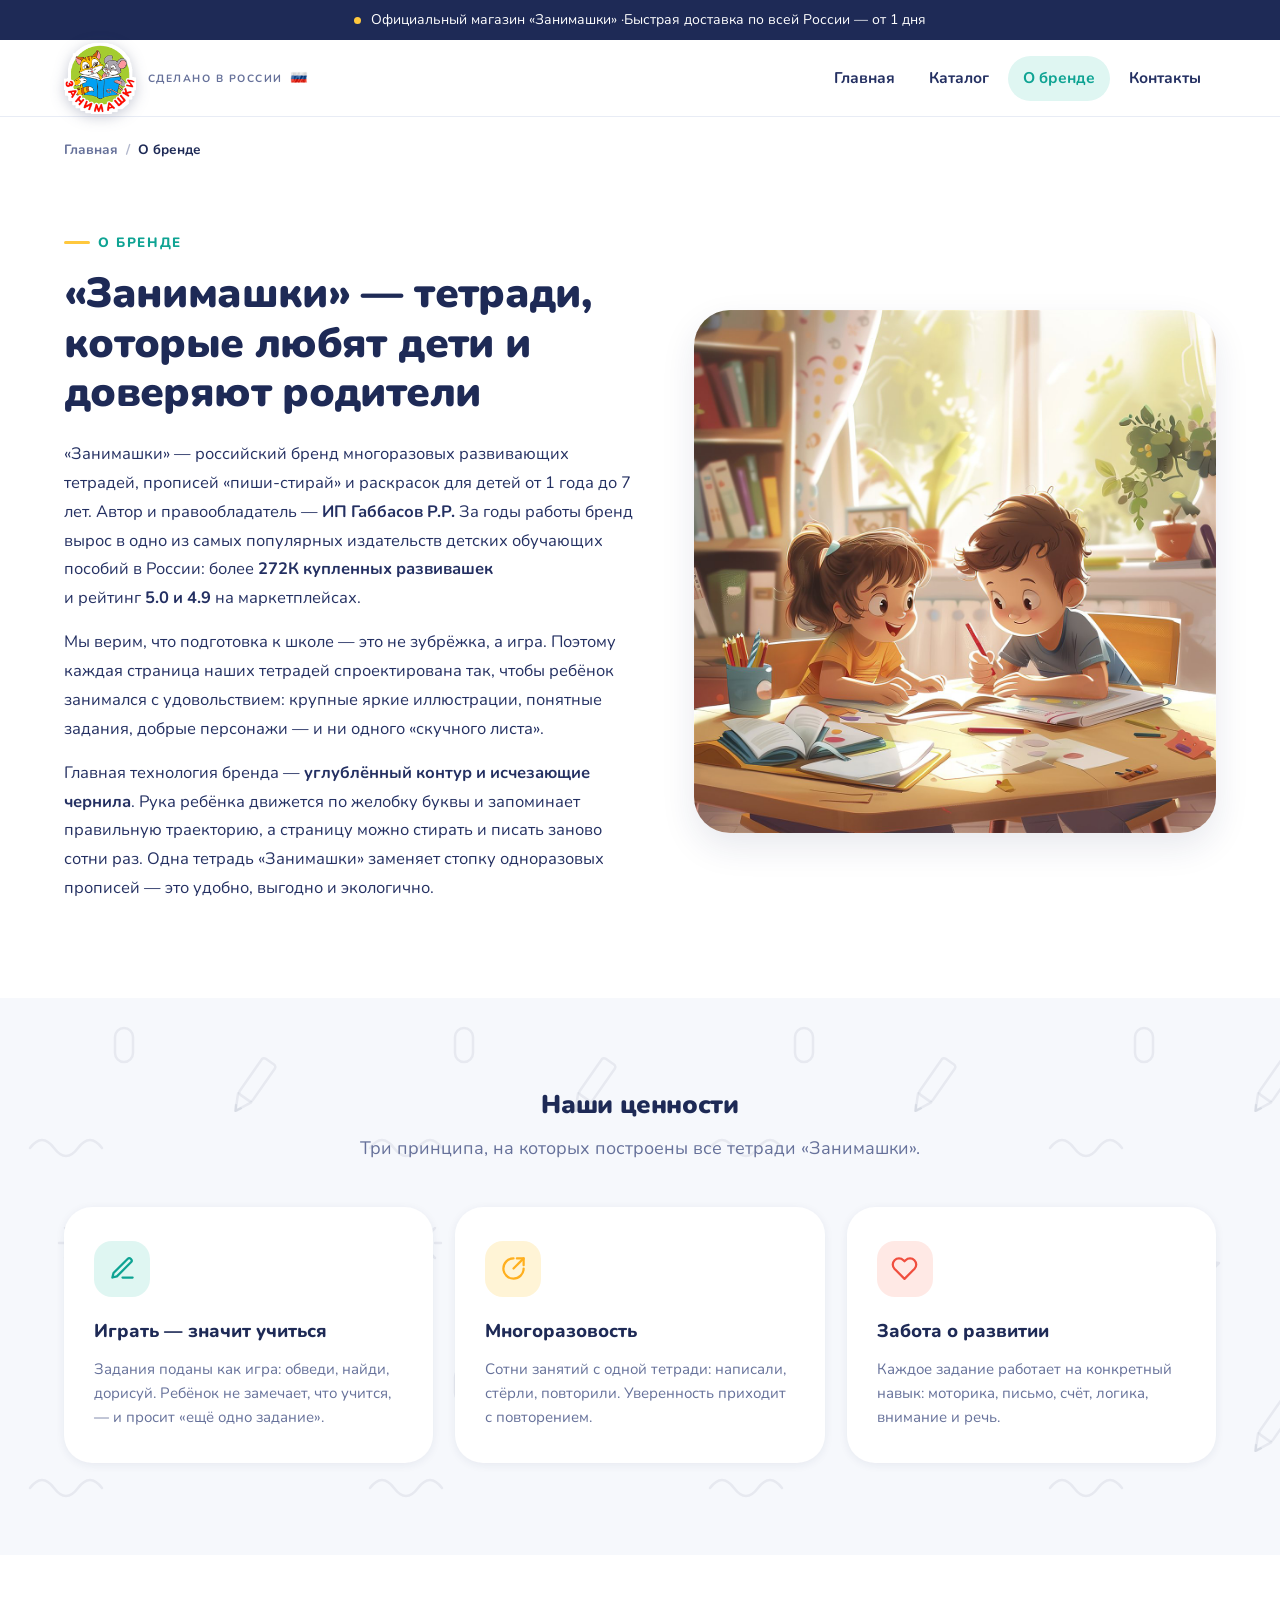
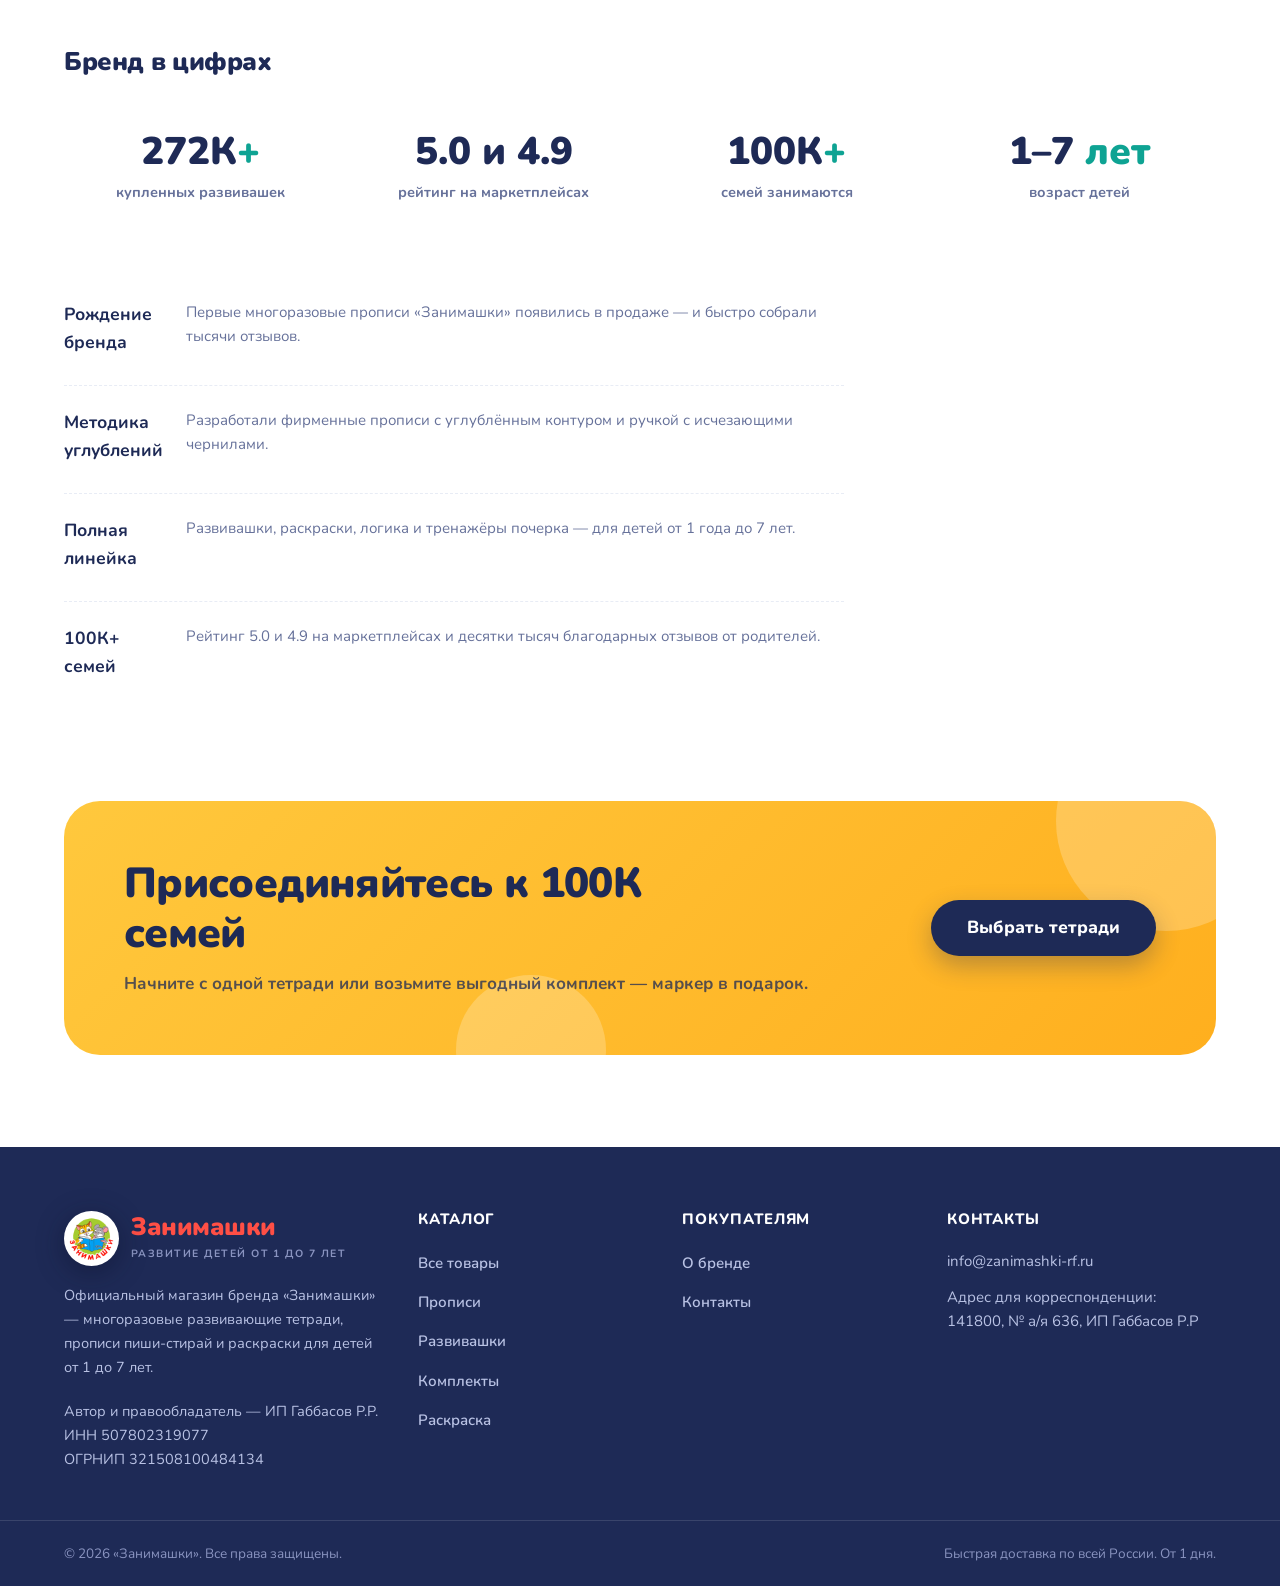
==== about.html @ 107d757c "Каталог: колонки плиток-подарков minmax(0,1fr) — равная ширина независимо от длины слов в подписях, " ====
<!DOCTYPE html>
<html lang="ru">
<head>
  <meta charset="UTF-8">
  <meta name="viewport" content="width=device-width, initial-scale=1.0">
  <title>О бренде Занимашки — издательство многоразовых прописей и тетрадей пиши-стирай | Автор Габбасов Р.</title>
  <meta name="description" content="История бренда «Занимашки»: многоразовые развивающие тетради и прописи пиши-стирай от Габбасова Р. 100К+ довольных семей, рейтинг 5.0 и 4.9 на маркетплейсах, методика углублений для подготовки руки к письму.">
  <meta name="keywords" content="занимашки бренд, габбасов р, многоразовые прописи пиши стирай, развивающие тетради для дошкольников, подготовка руки к письму">
  <link rel="canonical" href="https://zanimashki.ru/about.html">
  <meta property="og:type" content="website">
  <meta property="og:title" content="О бренде Занимашки">
  <meta property="og:description" content="Издательство многоразовых тетрадей «пиши-стирай»: 100К+ семей, рейтинг 5.0 и 4.9.">
  <meta property="og:image" content="https://zanimashki.ru/assets/logo.png">
  <link rel="icon" type="image/png" href="assets/favicon.png">
  <link rel="apple-touch-icon" href="assets/favicon.png">
  <link rel="preconnect" href="https://fonts.googleapis.com">
  <link rel="preconnect" href="https://fonts.gstatic.com" crossorigin>
  <link href="https://fonts.googleapis.com/css2?family=Nunito:wght@400;600;700;800;900&display=swap" rel="stylesheet">
  <link rel="stylesheet" href="css/style.css?v=18">
</head>
<body data-page="about">
  <div id="app-header"></div>

  <main>
    <div class="container">
      <nav class="breadcrumbs" aria-label="Хлебные крошки">
        <ol>
          <li><a href="index.html">Главная</a></li>
          <li class="sep">/</li>
          <li class="cur" aria-current="page">О бренде</li>
        </ol>
      </nav>

      <div class="brand-hero">
        <div>
          <span class="eyebrow">О бренде</span>
          <h1 class="h2" style="margin-bottom:22px">«Занимашки» — тетради, которые любят дети и доверяют родители</h1>
          <div class="prose">
            <p>«Занимашки» — российский бренд многоразовых развивающих тетрадей, прописей «пиши-стирай» и раскрасок для детей от 1 года до 7 лет. Автор и правообладатель — <b>ИП Габбасов Р.Р.</b> За годы работы бренд вырос в одно из самых популярных издательств детских обучающих пособий в России: более <b>272К купленных развивашек</b> и&nbsp;рейтинг&nbsp;<b>5.0&nbsp;и&nbsp;4.9</b> на маркетплейсах.</p>
            <p>Мы верим, что подготовка к школе — это не зубрёжка, а игра. Поэтому каждая страница наших тетрадей спроектирована так, чтобы ребёнок занимался с удовольствием: крупные яркие иллюстрации, понятные задания, добрые персонажи — и ни одного «скучного листа».</p>
            <p>Главная технология бренда — <b>углублённый контур и исчезающие чернила</b>. Рука ребёнка движется по желобку буквы и запоминает правильную траекторию, а страницу можно стирать и писать заново сотни раз. Одна тетрадь «Занимашки» заменяет стопку одноразовых прописей — это удобно, выгодно и экологично.</p>
          </div>
        </div>
        <div class="product-main-img" style="aspect-ratio:1/1" aria-hidden="true">
          <img src="assets/about-kids.jpg?v=1" alt="Дети занимаются по многоразовым тетрадям «Занимашки»" style="width:100%; height:100%; object-fit:cover">
        </div>
      </div>
    </div>

    <section class="section section-soft bg-kids-doodles">
      <div class="container">
        <div class="section-head center">
          <h2>Наши ценности</h2>
          <p>Три принципа, на которых построены все тетради «Занимашки».</p>
        </div>
        <div class="brand-values">
          <div class="why-card reveal">
            <div class="ic ic-teal"><svg viewBox="0 0 24 24" fill="none" stroke="currentColor" stroke-width="2" stroke-linecap="round" stroke-linejoin="round"><path d="M12 20h9M16.5 3.5a2.1 2.1 0 0 1 3 3L7 19l-4 1 1-4z"/></svg></div>
            <b>Играть — значит учиться</b>
            <p>Задания поданы как игра: обведи, найди, дорисуй. Ребёнок не замечает, что учится, — и просит «ещё одно задание».</p>
          </div>
          <div class="why-card reveal">
            <div class="ic ic-yellow"><svg viewBox="0 0 24 24" fill="none" stroke="currentColor" stroke-width="2" stroke-linecap="round" stroke-linejoin="round"><path d="M21 12a9 9 0 1 1-9-9"/><path d="M21 3l-9 9"/><path d="M15 3h6v6"/></svg></div>
            <b>Многоразовость</b>
            <p>Сотни занятий с одной тетради: написали, стёрли, повторили. Уверенность приходит с повторением.</p>
          </div>
          <div class="why-card reveal">
            <div class="ic ic-coral"><svg viewBox="0 0 24 24" fill="none" stroke="currentColor" stroke-width="2" stroke-linecap="round" stroke-linejoin="round"><path d="M20.8 4.6a5.5 5.5 0 0 0-7.8 0L12 5.6l-1-1a5.5 5.5 0 0 0-7.8 7.8l1 1L12 21.2l7.8-7.8 1-1a5.5 5.5 0 0 0 0-7.8z"/></svg></div>
            <b>Забота о развитии</b>
            <p>Каждое задание работает на конкретный навык: моторика, письмо, счёт, логика, внимание и речь.</p>
          </div>
        </div>
      </div>
    </section>

    <section class="section">
      <div class="container">
        <div class="section-head">
          <h2>Бренд в цифрах</h2>
        </div>
        <div class="trust-band">
          <div class="trust-item reveal"><b>272К<em>+</em></b><span>купленных развивашек</span></div>
          <div class="trust-item reveal"><b>5.0 и 4.9</b><span>рейтинг на маркетплейсах</span></div>
          <div class="trust-item reveal"><b>100К<em>+</em></b><span>семей занимаются</span></div>
          <div class="trust-item reveal"><b>1–7 <em>лет</em></b><span>возраст детей</span></div>
        </div>
        <div class="timeline" style="margin-top:64px">
          <div class="tl-item"><b>Рождение бренда</b><p>Первые многоразовые прописи «Занимашки» появились в продаже — и быстро собрали тысячи отзывов.</p></div>
          <div class="tl-item"><b>Методика углублений</b><p>Разработали фирменные прописи с углублённым контуром и ручкой с исчезающими чернилами.</p></div>
          <div class="tl-item"><b>Полная линейка</b><p>Развивашки, раскраски, логика и тренажёры почерка — для детей от 1 года до 7 лет.</p></div>
          <div class="tl-item"><b>100К+ семей</b><p>Рейтинг 5.0 и 4.9 на маркетплейсах и десятки тысяч благодарных отзывов от родителей.</p></div>
        </div>
      </div>
    </section>

    <section class="section" style="padding-top:0">
      <div class="container">
        <div class="cta-panel reveal">
          <div>
            <h2 class="h2">Присоединяйтесь к 100К семей</h2>
            <p>Начните с одной тетради или возьмите выгодный комплект — маркер в подарок.</p>
          </div>
          <a class="btn btn-navy btn-lg" href="catalog.html">Выбрать тетради</a>
        </div>
      </div>
    </section>
  </main>

  <div id="app-footer"></div>

  <script src="js/products.js?v=2"></script>
  <script src="js/covers.js?v=2"></script>
  <script src="js/main.js?v=3"></script>
</body>
</html>
---- css/style.css ----
/* ============================================================
   Занимашки — официальный магазин многоразовых тетрадей
   Дизайн-система: тёплый жёлтый · бирюзовый · коралловый · тёмно-синий
   ============================================================ */

:root {
  --yellow: #FFC83D;
  --yellow-2: #FFAF1E;
  --yellow-soft: #FFF4D6;
  --teal: #1FC2B1;
  --teal-2: #0EA393;
  --teal-soft: #DFF6F2;
  --coral: #FF6F61;
  --coral-2: #F04E3E;
  --coral-soft: #FFE9E5;
  --navy: #1E2A56;
  --navy-2: #151F44;
  --ink: #243062;
  --muted: #66719A;
  --bg: #FFFFFF;
  --bg-soft: #F6F8FC;
  --cream: #FFFBF1;
  --line: #E8ECF5;
  --radius-s: 14px;
  --radius-m: 20px;
  --radius-l: 28px;
  --radius-xl: 36px;
  --shadow-s: 0 2px 10px rgba(30, 42, 86, .07);
  --shadow-m: 0 14px 34px rgba(30, 42, 86, .10);
  --shadow-l: 0 26px 60px rgba(30, 42, 86, .16);
  --font: 'Nunito', 'Segoe UI', system-ui, -apple-system, sans-serif;
  --container: 1200px;
}

* { margin: 0; padding: 0; box-sizing: border-box; }

html { scroll-behavior: smooth; }

body {
  font-family: var(--font);
  color: var(--ink);
  background: var(--bg);
  font-size: 17px;
  line-height: 1.6;
  -webkit-font-smoothing: antialiased;
  overflow-x: hidden;
}

img, svg { display: block; max-width: 100%; }
a { color: inherit; text-decoration: none; }
ul, ol { list-style: none; }
button { font-family: inherit; cursor: pointer; border: none; background: none; }
input, textarea, select { font-family: inherit; }

.container { max-width: var(--container); margin: 0 auto; padding: 0 24px; }

/* ---------- Типографика ---------- */
h1, h2, h3, h4 { line-height: 1.18; font-weight: 900; color: var(--navy); letter-spacing: -.015em; }
.h1 { font-size: clamp(34px, 4.6vw, 58px); }
.h2 { font-size: clamp(28px, 3.4vw, 42px); }
.h3 { font-size: clamp(20px, 2.2vw, 25px); }

.section-head { max-width: 760px; margin-bottom: 44px; }
.section-head.center { margin-left: auto; margin-right: auto; text-align: center; }
.section-head p { margin-top: 14px; color: var(--muted); font-size: 18px; }

.section { padding: 92px 0; }
.section-soft { background: var(--bg-soft); }
.section-cream { background: var(--cream); }

mark.hl {
  background: linear-gradient(100deg, var(--yellow), #FFDB7A);
  color: var(--navy);
  padding: .04em .18em;
  border-radius: 10px;
  box-decoration-break: clone;
  -webkit-box-decoration-break: clone;
}

/* Жёлтое слово в заголовке — градиент кнопки «Смотреть каталог», без плашки */
.hl-text {
  background: linear-gradient(135deg, var(--yellow), var(--yellow-2));
  -webkit-background-clip: text;
  background-clip: text;
  color: transparent;
}

.eyebrow {
  display: inline-flex; align-items: center; gap: 8px;
  font-size: 13.5px; font-weight: 800; letter-spacing: .12em; text-transform: uppercase;
  color: var(--teal-2); margin-bottom: 16px;
}
.eyebrow::before { content: ""; width: 26px; height: 3px; border-radius: 3px; background: var(--yellow); }

/* ---------- Кнопки ---------- */
.btn {
  display: inline-flex; align-items: center; justify-content: center; gap: 10px;
  padding: 16px 30px; border-radius: 999px;
  font-weight: 800; font-size: 16.5px; line-height: 1;
  transition: transform .18s ease, box-shadow .18s ease, background .18s ease;
  white-space: nowrap;
}
.btn:active { transform: translateY(1px) scale(.99); }
.btn-primary {
  background: linear-gradient(135deg, var(--yellow), var(--yellow-2));
  color: var(--navy);
  box-shadow: 0 10px 24px rgba(255, 175, 30, .38);
}
.btn-primary:hover { transform: translateY(-2px); box-shadow: 0 14px 30px rgba(255, 175, 30, .48); }
.btn-teal {
  background: linear-gradient(135deg, var(--teal), var(--teal-2));
  color: #fff;
  box-shadow: 0 10px 24px rgba(14, 163, 147, .35);
}
.btn-teal:hover { transform: translateY(-2px); box-shadow: 0 14px 30px rgba(14, 163, 147, .45); }
.btn-ghost {
  background: #fff; color: var(--navy);
  box-shadow: inset 0 0 0 2px var(--line);
}
.btn-ghost:hover { box-shadow: inset 0 0 0 2px var(--teal), var(--shadow-s); transform: translateY(-2px); }
.btn-navy { background: var(--navy); color: #fff; box-shadow: 0 10px 24px rgba(30, 42, 86, .3); }
.btn-navy:hover { transform: translateY(-2px); background: var(--navy-2); }
.btn-lg { padding: 19px 36px; font-size: 17.5px; }
.btn-sm { padding: 11px 20px; font-size: 14.5px; }
.btn svg { width: 20px; height: 20px; flex: none; }

/* ---------- Верхняя полоса ---------- */
.topbar { background: var(--navy); color: #fff; font-size: 14px; }
.topbar-in {
  display: flex; align-items: center; justify-content: center; gap: 10px; flex-wrap: wrap;
  padding: 9px 24px; max-width: var(--container); margin: 0 auto;
}
.topbar .dot { width: 7px; height: 7px; border-radius: 50%; background: var(--yellow); animation: pulse 2.2s infinite; }
@keyframes pulse { 0%,100% { opacity: 1; } 50% { opacity: .35; } }
.topbar b { color: var(--yellow); }
/* На десктопе перенос в топбаре скрыт — текст в одну строку */
.topbar-br { display: none; }

/* ---------- Шапка ---------- */
.header {
  position: sticky; top: 0; z-index: 90;
  background: rgba(255, 255, 255, .92);
  backdrop-filter: blur(14px);
  border-bottom: 1px solid var(--line);
}
.header-in { display: flex; align-items: center; gap: 28px; height: 76px; max-width: var(--container); margin: 0 auto; padding: 0 24px; }

.logo { display: flex; align-items: center; gap: 12px; flex: none; }
.logo-badge {
  width: 55px; height: 55px; flex: none;
  filter: drop-shadow(0 3px 7px rgba(30, 42, 86, .25));
}
/* Версия на тёмном футере: ровный белый круг-подложка вокруг логотипа */
.logo-badge-footer {
  background: #fff;
  border-radius: 50%;
  padding: 5px;
  filter: drop-shadow(0 6px 14px rgba(8, 14, 38, .45));
}
.logo-word {
  font-size: 25px; font-weight: 900; color: #E8352E;
  letter-spacing: -.02em; line-height: 1;
}
.logo-sub { display: block; font-size: 10.5px; font-weight: 700; letter-spacing: .14em; text-transform: uppercase; color: var(--muted); margin-top: 3px; }
/* В шапке логотип на 30% крупнее базового (55px → 72px) */
.header .logo-badge { width: 72px; height: 72px; }
.logo-flag { display: inline-block; height: 13px; width: auto; margin-left: 7px; vertical-align: -2px; }

.nav { display: flex; align-items: center; gap: 4px; margin: 0 0 0 auto; }
.nav a {
  padding: 10px 15px; border-radius: 999px;
  font-weight: 700; font-size: 15.5px; color: var(--ink);
  transition: background .15s ease, color .15s ease;
}
.nav a:hover { background: var(--bg-soft); color: var(--navy); }
.nav a.active { background: var(--teal-soft); color: var(--teal-2); }

.header-actions { display: flex; align-items: center; gap: 12px; flex: none; margin-right: -28px; }

.burger { display: none; width: 46px; height: 46px; border-radius: 14px; background: var(--bg-soft); align-items: center; justify-content: center; }
.burger svg { width: 22px; height: 22px; color: var(--navy); }

.mobile-menu {
  display: none; position: absolute; top: 100%; left: 0; right: 0;
  background: #fff; border-bottom: 1px solid var(--line);
  box-shadow: var(--shadow-m); padding: 12px 24px 22px;
}
.mobile-menu.open { display: block; }
.mobile-menu a { display: block; padding: 13px 6px; font-weight: 700; font-size: 17px; border-bottom: 1px solid var(--line); color: var(--ink); }
.mobile-menu a:last-child { border-bottom: none; }

/* ---------- Hero ---------- */
.hero {
  position: relative; overflow: hidden;
  background:
    radial-gradient(760px 420px at 88% -10%, rgba(31, 194, 177, .16), transparent 60%),
    radial-gradient(620px 420px at -8% 110%, rgba(255, 111, 97, .13), transparent 60%),
    var(--cream);
}
/* .hero .hero-in — повышенная специфичность, чтобы паддинги не перебивались
   поздним правилом .container из медиазапроса 620px */
.hero .hero-in { display: grid; grid-template-columns: 1.06fr .94fr; gap: 48px; align-items: center; padding: 24px 0 56px; }
.hero-copy { position: relative; z-index: 1; }

.hero-rating {
  display: inline-flex; align-items: center; gap: 10px;
  background: #fff; border-radius: 999px; padding: 8px 16px 8px 12px;
  box-shadow: var(--shadow-s); font-weight: 800; font-size: 15px; color: var(--navy);
  margin-bottom: 14px;
}
.hero-rating .stars { display: inline-flex; gap: 2px; }
.hero-rating .stars svg { width: 17px; height: 17px; }
.hero-rating span b { color: var(--teal-2); }

.hero h1 { margin-bottom: 14px; }
.hero-sub { font-size: 17.5px; color: var(--muted); max-width: 560px; margin-bottom: 20px; }
.hero-sub b { color: var(--ink); }
.hero-sub-note { display: block; margin-top: 4px; font-size: 15px; font-weight: 600; }

/* Логотипы маркетплейсов в hero */
.hero-markets { display: flex; align-items: center; gap: 30px; flex-wrap: wrap; margin-bottom: 30px; }
.market { display: block; }
.market img { height: 32px; width: auto; display: block; }

.hero-cta { display: flex; gap: 10px; flex-wrap: wrap; margin-bottom: 56px; }
.hero-cta .btn { padding: 12px 20px; font-size: 15px; }

.hero-stats { display: flex; gap: 10px; flex-wrap: wrap; }
.stat-chip {
  background: #fff; border-radius: var(--radius-m); padding: 10px 12px;
  box-shadow: var(--shadow-s); flex: 1; min-width: 0;
}
.stat-chip b { display: flex; align-items: baseline; gap: 4px; font-size: 20px; font-weight: 900; color: var(--navy); line-height: 1.1; white-space: nowrap; }
.stat-chip b em { font-style: normal; color: var(--coral); font-size: 15px; }
.stat-chip span { display: block; font-size: 12px; color: var(--muted); font-weight: 700; margin-top: 2px; overflow-wrap: break-word; }

.hero-visual { position: relative; }
/* Верхний и нижний края картинки мягко растворяются в фоне героя */
.hero-art {
  display: block; width: 100%; height: auto; border-radius: 28px;
  -webkit-mask-image: linear-gradient(to bottom, transparent, #000 7%, #000 93%, transparent);
          mask-image: linear-gradient(to bottom, transparent, #000 7%, #000 93%, transparent);
}

/* Кнопки воспроизведения и звука — рядом под видео (автозапуск возможен только без звука) */
.hero-controls { display: flex; justify-content: flex-end; gap: 10px; margin-top: 14px; }
.hero-play, .hero-sound {
  width: 44px; height: 44px; border-radius: 50%; border: none;
  background: #fff; box-shadow: var(--shadow-s); cursor: pointer;
  display: flex; align-items: center; justify-content: center;
  transition: transform .15s ease;
}
.hero-play:hover, .hero-sound:hover { transform: scale(1.08); }
.hero-play svg, .hero-sound svg { width: 22px; height: 22px; color: var(--navy); }
.hero-play .ic-pause { display: none; }
.hero-play.is-playing .ic-pause { display: block; }
.hero-play.is-playing .ic-play { display: none; }
.hero-sound .ic-on { display: none; }
.hero-sound.is-on .ic-on { display: block; }
.hero-sound.is-on .ic-off { display: none; }

/* ---------- Бегущая строка ---------- */
.ticker { background: var(--navy); color: #fff; overflow: hidden; padding: 13px 0; }
.ticker-track { display: flex; gap: 44px; width: max-content; animation: ticker 34s linear infinite; }
.ticker-item { display: inline-flex; align-items: center; gap: 12px; font-weight: 700; font-size: 15px; white-space: nowrap; }
.ticker-item svg { width: 17px; height: 17px; color: var(--yellow); flex: none; }
@keyframes ticker { from { transform: translateX(0); } to { transform: translateX(-50%); } }

/* ---------- Преимущества ---------- */
.benefits-grid { display: grid; grid-template-columns: repeat(5, 1fr); gap: 18px; }
.benefit {
  background: #fff; border-radius: var(--radius-l); padding: 28px 22px;
  box-shadow: var(--shadow-s); text-align: center;
  transition: transform .2s ease, box-shadow .2s ease;
}
.benefit:hover { transform: translateY(-5px); box-shadow: var(--shadow-m); }
.benefit .ic {
  width: 62px; height: 62px; margin: 0 auto 16px; border-radius: 20px;
  display: flex; align-items: center; justify-content: center;
}
.benefit .ic svg { width: 30px; height: 30px; }
.benefit b { display: block; font-size: 16px; font-weight: 800; color: var(--navy); margin-bottom: 7px; line-height: 1.3; }
.benefit p { font-size: 13.8px; color: var(--muted); line-height: 1.5; }
.ic-yellow { background: var(--yellow-soft); color: var(--yellow-2); }
.ic-teal { background: var(--teal-soft); color: var(--teal-2); }
.ic-coral { background: var(--coral-soft); color: var(--coral-2); }
.ic-navy { background: #E8ECF9; color: var(--navy); }
.ic-green { background: #E4F6EA; color: #279A52; }

/* ---------- Возраст ---------- */
.ages-grid { display: grid; grid-template-columns: repeat(3, 1fr); gap: 22px; }
.age-card {
  position: relative; overflow: hidden; border-radius: var(--radius-xl);
  padding: 34px 30px 30px; color: var(--navy); min-height: 250px;
  display: flex; flex-direction: column;
  transition: transform .22s ease, box-shadow .22s ease;
}
.age-card:hover { transform: translateY(-6px); box-shadow: var(--shadow-l); }
.age-card .age-num { font-size: 15px; font-weight: 900; letter-spacing: .1em; text-transform: uppercase; opacity: .75; }
.age-card h3 { font-size: 25px; margin: 10px 0 10px; }
.age-card p { font-size: 15px; color: var(--ink); opacity: .82; flex: 1; }
.age-card .age-link {
  display: inline-flex; align-items: center; gap: 8px; margin-top: 20px;
  font-weight: 800; font-size: 15.5px;
}
.age-card .age-link svg { width: 18px; height: 18px; transition: transform .18s ease; }
.age-card:hover .age-link svg { transform: translateX(4px); }
.age-card .age-emoji { position: absolute; right: 22px; top: 22px; width: 56px; height: 56px; opacity: .9; }
.age-1 { background: linear-gradient(150deg, #FFF0C8, #FFE08A); }
.age-2 { background: linear-gradient(150deg, #D9F6F1, #A7EAE0); }
.age-3 { background: linear-gradient(150deg, #FFE5E0, #FFC4BA); }

/* ---------- Карточки товаров ---------- */
.products-grid { display: grid; grid-template-columns: repeat(4, 1fr); gap: 22px; }
.p-card {
  position: relative; background: #fff; border-radius: var(--radius-l);
  box-shadow: var(--shadow-s); overflow: hidden; display: flex; flex-direction: column;
  transition: transform .2s ease, box-shadow .2s ease;
}
.p-card:hover { transform: translateY(-6px); box-shadow: var(--shadow-m); }
.p-media { position: relative; aspect-ratio: 1 / 0.92; overflow: hidden; }
.p-media svg { width: 100%; height: 100%; transition: transform .4s ease; }
.p-card:hover .p-media svg { transform: scale(1.045); }
.p-badges { position: absolute; top: 14px; left: 14px; display: flex; flex-direction: column; gap: 7px; z-index: 2; }
.badge {
  display: inline-flex; align-items: center; padding: 6px 13px; border-radius: 999px;
  font-size: 12px; font-weight: 800; letter-spacing: .03em; color: #fff; width: max-content;
}
.badge-hit { background: var(--coral); box-shadow: 0 4px 12px rgba(240, 78, 62, .35); }
.badge-new { background: var(--teal); box-shadow: 0 4px 12px rgba(14, 163, 147, .3); }
.badge-sale { background: var(--yellow-2); color: var(--navy); }
.badge-age { background: rgba(30, 42, 86, .82); backdrop-filter: blur(4px); }
.p-body { display: flex; flex-direction: column; flex: 1; padding: 20px 20px 22px; }
.p-type { font-size: 12.5px; font-weight: 800; letter-spacing: .08em; text-transform: uppercase; color: var(--teal-2); margin-bottom: 8px; }
.p-title {
  font-size: 16px; font-weight: 800; color: var(--navy); line-height: 1.38; margin-bottom: 10px;
  display: -webkit-box; -webkit-line-clamp: 7; -webkit-box-orient: vertical; overflow: hidden;
  min-height: 66px;
}
a.p-title-link:hover .p-title { color: var(--teal-2); }
.stars { display: inline-flex; gap: 2px; }
.stars svg { width: 16px; height: 16px; flex: none; }

.p-rating { display: flex; align-items: center; gap: 7px; font-size: 13.5px; font-weight: 700; color: var(--muted); margin-bottom: 14px; }
.p-rating .stars { display: inline-flex; gap: 1.5px; }
.p-rating .stars svg { width: 15px; height: 15px; }
.p-rating b { color: var(--navy); }
.p-price { font-size: 23px; font-weight: 900; color: var(--navy); }
.p-old { font-size: 15px; font-weight: 700; color: var(--muted); text-decoration: line-through; }
.p-disc { font-size: 12.5px; font-weight: 800; color: var(--coral-2); background: var(--coral-soft); padding: 3px 9px; border-radius: 999px; }

.section-more { text-align: center; margin-top: 44px; }

/* ---------- Блок доставки ---------- */
.delivery-band {
  background:
    radial-gradient(700px 320px at 92% 0%, rgba(0, 91, 255, .35), transparent 60%),
    radial-gradient(560px 300px at 4% 100%, rgba(31, 194, 177, .22), transparent 60%),
    var(--navy);
  border-radius: var(--radius-xl); color: #fff;
  padding: 56px 58px; display: grid; grid-template-columns: 1.1fr .9fr; gap: 48px; align-items: center;
  position: relative; overflow: hidden;
}
.band-chip {
  display: inline-flex; align-items: center; gap: 10px;
  background: linear-gradient(135deg, #005BFF, #0095FF);
  border-radius: 999px; padding: 9px 20px;
  font-weight: 900; font-size: 16px; letter-spacing: .02em;
  box-shadow: 0 8px 22px rgba(0, 91, 255, .45); margin-bottom: 22px;
}
.band-chip svg { width: 18px; height: 18px; }
.delivery-band h2 { color: #fff; margin-bottom: 16px; }
.delivery-band p.lead { color: #B9C2E4; font-size: 17px; margin-bottom: 26px; }
.band-list { display: grid; gap: 14px; }
.band-list li { display: flex; gap: 13px; align-items: flex-start; font-size: 15.5px; line-height: 1.5; color: #E6EAF8; }
.band-list .ok {
  width: 24px; height: 24px; border-radius: 50%; flex: none; margin-top: 2px;
  background: rgba(31, 194, 177, .2); color: var(--teal);
  display: inline-flex; align-items: center; justify-content: center;
}
.band-list .ok svg { width: 13px; height: 13px; }
.band-side {
  background: rgba(255, 255, 255, .07); border: 1px solid rgba(255, 255, 255, .12);
  border-radius: var(--radius-l); padding: 34px; backdrop-filter: blur(6px);
}
.band-side .row { display: flex; justify-content: space-between; align-items: center; padding: 13px 0; border-bottom: 1px solid rgba(255, 255, 255, .1); font-size: 15px; }
.band-side .row:last-child { border-bottom: none; }
.band-side .row span { color: #B9C2E4; }
.band-side .row b { font-size: 17px; }
.band-side .row b.y { color: var(--yellow); }
/* Мобильный перенос в подписи строки статистики; на десктопе скрыт */
.mbr { display: none; }

/* ---------- Шаги ---------- */
.steps-grid { display: grid; grid-template-columns: repeat(4, 1fr); gap: 20px; counter-reset: step; }
.step {
  background: #fff; border-radius: var(--radius-l); padding: 30px 26px;
  box-shadow: var(--shadow-s); position: relative;
}
.step-num {
  width: 46px; height: 46px; border-radius: 16px;
  background: linear-gradient(135deg, var(--teal), var(--teal-2));
  color: #fff; font-size: 20px; font-weight: 900;
  display: flex; align-items: center; justify-content: center; margin-bottom: 18px;
  box-shadow: 0 6px 14px rgba(14, 163, 147, .3);
}
.step:nth-child(2) .step-num { background: linear-gradient(135deg, var(--yellow), var(--yellow-2)); color: var(--navy); box-shadow: 0 6px 14px rgba(255, 175, 30, .32); }
.step:nth-child(3) .step-num { background: linear-gradient(135deg, var(--coral), var(--coral-2)); box-shadow: 0 6px 14px rgba(240, 78, 62, .3); }
.step:nth-child(4) .step-num { background: linear-gradient(135deg, #6C7BD9, var(--navy)); box-shadow: 0 6px 14px rgba(30, 42, 86, .3); }
.step b { display: block; font-size: 17px; font-weight: 800; color: var(--navy); margin-bottom: 9px; }
.step p { font-size: 14.5px; color: var(--muted); line-height: 1.55; }

/* ---------- Почему выбирают ---------- */
.why-grid { display: grid; grid-template-columns: repeat(3, 1fr); gap: 22px; }
.why-card {
  background: #fff; border-radius: var(--radius-l); padding: 34px 30px;
  box-shadow: var(--shadow-s); transition: transform .2s ease, box-shadow .2s ease;
}
.why-card:hover { transform: translateY(-5px); box-shadow: var(--shadow-m); }
.why-card .ic { width: 56px; height: 56px; border-radius: 18px; display: flex; align-items: center; justify-content: center; margin-bottom: 20px; }
.why-card .ic svg { width: 27px; height: 27px; }
.why-card b { display: block; font-size: 18.5px; font-weight: 800; color: var(--navy); margin-bottom: 10px; }
.why-card p { font-size: 15px; color: var(--muted); line-height: 1.6; }

/* ---------- Отзывы ---------- */
.reviews-grid { display: grid; grid-template-columns: repeat(3, 1fr); gap: 22px; }
.review-card {
  background: #fff; border-radius: var(--radius-l); padding: 30px;
  box-shadow: var(--shadow-s); display: flex; flex-direction: column; gap: 14px;
}
.review-top { display: flex; align-items: center; gap: 14px; }
.review-ava {
  width: 48px; height: 48px; border-radius: 50%; flex: none;
  display: flex; align-items: center; justify-content: center;
  color: #fff; font-weight: 900; font-size: 18px;
}
.review-name { font-weight: 800; font-size: 15.5px; color: var(--navy); }
.review-src { display: flex; align-items: center; gap: 6px; font-size: 12.5px; font-weight: 700; color: var(--muted); }
.review-src svg { width: 14px; height: 14px; color: #005BFF; }
.review-text { font-size: 15px; color: var(--ink); line-height: 1.62; flex: 1; }
.review-bottom { display: flex; align-items: center; justify-content: space-between; gap: 10px; font-size: 13px; color: var(--muted); font-weight: 700; }
.review-verdict { color: var(--teal-2); }

/* ---------- Доверие ---------- */
.trust-band { display: grid; grid-template-columns: repeat(4, 1fr); gap: 20px; }
.trust-item { text-align: center; padding: 10px 14px; }
.trust-item b { display: block; font-size: clamp(30px, 3vw, 40px); font-weight: 900; color: var(--navy); line-height: 1.1; }
.trust-item b em { font-style: normal; color: var(--teal-2); }
.trust-item span { display: block; margin-top: 8px; font-size: 14.5px; font-weight: 700; color: var(--muted); }

/* ---------- CTA ---------- */
.cta-panel {
  background: linear-gradient(135deg, var(--yellow), var(--yellow-2));
  border-radius: var(--radius-xl); padding: 58px 60px;
  display: flex; align-items: center; justify-content: space-between; gap: 40px;
  position: relative; overflow: hidden;
}
.cta-panel::before, .cta-panel::after {
  content: ""; position: absolute; border-radius: 50%; background: rgba(255, 255, 255, .22);
}
.cta-panel::before { width: 220px; height: 220px; top: -90px; right: -60px; }
.cta-panel::after { width: 150px; height: 150px; bottom: -70px; left: 34%; }
.cta-panel h2 { color: var(--navy); max-width: 560px; position: relative; z-index: 1; }
.cta-panel p { color: rgba(30, 42, 86, .75); margin-top: 12px; font-weight: 700; position: relative; z-index: 1; }

/* Кликабельные обложки-подарки под плашкой каталога */
.picks-row { display: grid; grid-template-columns: repeat(4, minmax(0, 1fr)); gap: 18px; margin-bottom: 56px; }
.pick { text-align: center; }
.pick .pick-img {
  display: flex; align-items: center; justify-content: center;
  aspect-ratio: 3 / 4; background: #fff; border-radius: var(--radius-m);
  box-shadow: var(--shadow-s); overflow: hidden; transition: transform .15s ease, box-shadow .15s ease;
}
.pick:hover .pick-img { transform: translateY(-4px); box-shadow: var(--shadow-m); }
.pick .pick-img svg { width: 100%; height: 100%; display: block; }
.pick .pick-img img { width: 100%; height: 100%; object-fit: contain; display: block; }
.pick .pick-name { display: inline-block; margin-top: 10px; font-size: 14px; font-weight: 800; color: var(--navy); }

/* Кнопки маркетплейсов под блоками каталога */
.mp-row { display: flex; justify-content: flex-start; gap: 14px; margin-top: 22px; }
.mp-btn { display: block; transition: transform .12s ease, box-shadow .12s ease; }
.mp-btn:hover { transform: translateY(-3px); }
.mp-btn:active { transform: translateY(3px) scale(.94); }
.mp-btn:active img { box-shadow: 1px 2px 5px rgba(30, 42, 86, .35); }
.mp-btn img { display: block; height: 48px; width: 48px; border-radius: 22%; box-shadow: var(--shadow-s); }
.cta-panel .btn { position: relative; z-index: 1; flex: none; }

/* ---------- Подвал ---------- */
.footer { background: var(--navy); color: #fff; margin-top: 0; }
.footer-in { display: grid; grid-template-columns: 1.4fr 1fr 1fr 1.2fr; gap: 40px; padding: 64px 0 48px; }
.footer .logo-word { color: #FF4F45; }
.footer .logo-sub { color: #8A94C0; }
.footer-about { font-size: 14.5px; color: #B9C2E4; margin-top: 18px; line-height: 1.65; max-width: 320px; }
.footer h4 { color: #fff; font-size: 15px; font-weight: 800; letter-spacing: .06em; text-transform: uppercase; margin-bottom: 20px; }
.footer-links li { margin-bottom: 12px; }
.footer-links a { color: #B9C2E4; font-size: 15px; font-weight: 600; transition: color .15s ease; }
.footer-links a:hover { color: var(--yellow); }
.footer-contacts p { color: #B9C2E4; font-size: 15px; margin-bottom: 12px; }
.footer-contacts a.big { display: block; font-size: 22px; font-weight: 900; color: #fff; margin-bottom: 6px; }
.footer-bottom { border-top: 1px solid rgba(255, 255, 255, .12); padding: 22px 0; }
.footer-bottom-in { display: flex; align-items: center; justify-content: space-between; gap: 16px; flex-wrap: wrap; font-size: 13.5px; color: #8A94C0; }

/* ---------- Хлебные крошки ---------- */
.breadcrumbs { padding: 22px 0 0; font-size: 13.5px; font-weight: 700; color: var(--muted); }
.breadcrumbs ol { display: flex; align-items: center; gap: 8px; flex-wrap: wrap; }
.breadcrumbs a { color: var(--muted); transition: color .15s; }
.breadcrumbs a:hover { color: var(--teal-2); }
.breadcrumbs .sep { opacity: .5; }
.breadcrumbs .cur { color: var(--navy); }

/* ---------- Каталог ---------- */
.catalog-layout { display: grid; grid-template-columns: 264px 1fr; gap: 34px; align-items: start; padding-bottom: 80px; }
.filters { background: #fff; border-radius: var(--radius-l); box-shadow: var(--shadow-s); padding: 28px 24px; position: sticky; top: 96px; }
.filter-group { margin-bottom: 26px; }
.filter-group:last-child { margin-bottom: 0; }
.filter-group h4 { font-size: 14px; font-weight: 800; letter-spacing: .07em; text-transform: uppercase; color: var(--navy); margin-bottom: 14px; }
.filter-chips { display: flex; flex-wrap: wrap; gap: 8px; }
.chip {
  padding: 9px 16px; border-radius: 999px; background: var(--bg-soft);
  font-weight: 700; font-size: 14px; color: var(--ink);
  transition: background .15s ease, color .15s ease, box-shadow .15s ease;
}
.chip:hover { background: var(--teal-soft); }
.chip.active { background: var(--navy); color: #fff; box-shadow: 0 6px 14px rgba(30, 42, 86, .25); }
.filter-note {
  margin-top: 8px; background: var(--teal-soft); border-radius: var(--radius-m);
  padding: 16px 18px; font-size: 13.5px; font-weight: 700; color: var(--teal-2); line-height: 1.5;
  display: flex; gap: 10px; align-items: flex-start;
}
.filter-note svg { width: 18px; height: 18px; flex: none; margin-top: 2px; }

.catalog-top { display: flex; align-items: center; justify-content: space-between; gap: 18px; margin-bottom: 26px; flex-wrap: wrap; }
.catalog-found { font-size: 15.5px; font-weight: 700; color: var(--muted); }
.catalog-found b { color: var(--navy); }
.sort-select {
  appearance: none; border: 2px solid var(--line); border-radius: 999px;
  background: #fff url("data:image/svg+xml,%3Csvg xmlns='http://www.w3.org/2000/svg' width='12' height='8' viewBox='0 0 12 8'%3E%3Cpath fill='%2366719A' d='M6 8 0 1.4 1.4 0 6 4.6 10.6 0 12 1.4z'/%3E%3C/svg%3E") no-repeat right 18px center;
  padding: 12px 44px 12px 20px; font-weight: 700; font-size: 14.5px; color: var(--ink); cursor: pointer;
}
.sort-select:focus { outline: none; border-color: var(--teal); }

.catalog-grid { display: grid; grid-template-columns: repeat(3, 1fr); gap: 22px; }
.catalog-empty {
  grid-column: 1 / -1; text-align: center; padding: 70px 20px;
  background: #fff; border-radius: var(--radius-l); box-shadow: var(--shadow-s);
}
.catalog-empty b { display: block; font-size: 22px; color: var(--navy); margin-bottom: 10px; }
.catalog-empty p { color: var(--muted); margin-bottom: 22px; }

/* ---------- Карточка товара (страница) ---------- */
.product-top { display: grid; grid-template-columns: 1.02fr .98fr; gap: 52px; align-items: start; padding: 34px 0 70px; }
.product-gallery { position: sticky; top: 96px; }
.product-main-img {
  border-radius: var(--radius-xl); overflow: hidden; box-shadow: var(--shadow-m);
  aspect-ratio: 1 / .95; background: #fff;
}
.product-main-img svg { width: 100%; height: 100%; }
.product-thumbs { display: grid; grid-template-columns: repeat(4, 1fr); gap: 12px; margin-top: 14px; }
.product-thumbs .th {
  border-radius: var(--radius-m); overflow: hidden; aspect-ratio: 1.25 / 1; background: var(--bg-soft);
  border: 2px solid transparent; transition: border-color .15s ease; padding: 8px;
  display: flex; align-items: center; justify-content: center;
}
.product-thumbs .th svg { width: 100%; height: 100%; }
.product-thumbs .th:hover, .product-thumbs .th.on { border-color: var(--teal); }

.product-info .p-type { margin-bottom: 10px; }
.product-info h1 { font-size: clamp(24px, 2.6vw, 34px); margin-bottom: 16px; }

/* Кнопки маркетплейсов на странице товара */
.mp-row--product { margin: 6px 0 24px; align-items: center; flex-wrap: wrap; }
.mp-row--product .mp-btn img { height: 67px; width: 67px; box-shadow: none; }
.mp-row--product .mp-btn:active img { box-shadow: none; }
.mp-row--product .mp-note { margin-left: 18px; font-size: 15px; font-weight: 800; color: var(--navy); }

.delivery-note { display: flex; gap: 13px; align-items: flex-start; background: var(--teal-soft); border-radius: var(--radius-m); padding: 17px 19px; font-size: 14px; font-weight: 700; color: var(--teal-2); line-height: 1.5; }
.delivery-note svg { width: 22px; height: 22px; flex: none; margin-top: 1px; }
.delivery-note b { display: block; margin-bottom: 2px; }
.delivery-note span { color: var(--ink); font-weight: 600; }

.product-features { margin: 26px 0 0; display: grid; gap: 12px; }
.product-features li { display: flex; gap: 11px; font-size: 15px; color: var(--ink); line-height: 1.55; }
.product-features .ok { width: 23px; height: 23px; border-radius: 50%; background: var(--teal-soft); color: var(--teal-2); display: inline-flex; align-items: center; justify-content: center; flex: none; margin-top: 2px; }
.product-features .ok svg { width: 12px; height: 12px; }

/* Секции карточки */
.p-sections { display: grid; gap: 26px; padding-bottom: 80px; }
.p-section { background: #fff; border-radius: var(--radius-xl); box-shadow: var(--shadow-s); padding: 42px 46px; }
.p-section h2 { font-size: clamp(21px, 2.2vw, 27px); margin-bottom: 22px; }
.p-section .prose { max-width: 860px; }
.p-section .prose p { margin-bottom: 15px; color: var(--ink); font-size: 16px; line-height: 1.75; }
.p-section .prose p:last-child { margin-bottom: 0; }

.specs-table { width: 100%; border-collapse: collapse; max-width: 860px; }
.specs-table tr { border-bottom: 1px solid var(--line); }
.specs-table tr:last-child { border-bottom: none; }
.specs-table td { padding: 13px 4px; font-size: 15px; vertical-align: top; }
.specs-table td:first-child { color: var(--muted); font-weight: 700; width: 44%; }
.specs-table td:last-child { color: var(--ink); font-weight: 600; }

.learning-box {
  display: grid; grid-template-columns: 1fr 1fr; gap: 34px; align-items: start;
  background: linear-gradient(150deg, var(--teal-soft), #EFFBFA);
  border-radius: var(--radius-l); padding: 32px 34px; margin-top: 6px;
}
.learning-box h3 { font-size: 19px; margin-bottom: 14px; }
.learning-box ul { display: grid; gap: 10px; }
.learning-box li { display: flex; gap: 10px; font-size: 15px; font-weight: 600; color: var(--ink); line-height: 1.5; }
.learning-box li::before { content: "★"; color: var(--yellow-2); flex: none; }
.learning-box p { font-size: 15px; color: var(--ink); line-height: 1.65; }

/* ---------- Формы ---------- */
.form-grid { display: grid; grid-template-columns: 1fr 1fr; gap: 16px; }
.form-grid .full { grid-column: 1 / -1; }
.field label { display: block; font-size: 13.5px; font-weight: 800; color: var(--navy); margin-bottom: 7px; }
.field input, .field textarea, .field select {
  width: 100%; border: 2px solid var(--line); border-radius: var(--radius-s);
  padding: 14px 16px; font-size: 15.5px; font-weight: 600; color: var(--ink);
  background: #fff; transition: border-color .15s ease;
}
.field input:focus, .field textarea:focus, .field select:focus { outline: none; border-color: var(--teal); }
.field textarea { min-height: 110px; resize: vertical; }
.form-success {
  background: #E4F6EA; border-radius: var(--radius-l); padding: 44px 40px; text-align: center;
}
.form-success .ic { width: 72px; height: 72px; margin: 0 auto 20px; border-radius: 50%; background: #279A52; color: #fff; display: flex; align-items: center; justify-content: center; }
.form-success .ic svg { width: 34px; height: 34px; }
.form-success b { display: block; font-size: 24px; color: var(--navy); margin-bottom: 10px; }
.form-success p { color: var(--muted); max-width: 460px; margin: 0 auto; }

/* ---------- FAQ ---------- */
.faq-list { max-width: 860px; }
.faq { background: #fff; border-radius: var(--radius-m); box-shadow: var(--shadow-s); margin-bottom: 14px; overflow: hidden; }
.faq summary {
  list-style: none; cursor: pointer; padding: 22px 56px 22px 26px;
  font-weight: 800; font-size: 16.5px; color: var(--navy); position: relative;
}
.faq summary::-webkit-details-marker { display: none; }
.faq summary::after {
  content: "+"; position: absolute; right: 22px; top: 50%; transform: translateY(-50%);
  width: 30px; height: 30px; border-radius: 50%; background: var(--bg-soft);
  display: flex; align-items: center; justify-content: center;
  font-size: 19px; font-weight: 800; color: var(--navy); transition: transform .2s ease, background .2s ease;
}
.faq[open] summary::after { content: "−"; background: var(--teal); color: #fff; }
.faq .faq-body { padding: 0 26px 24px; color: var(--muted); font-size: 15.5px; line-height: 1.7; }
.faq .faq-body b { color: var(--ink); }

/* ---------- О бренде ---------- */
.brand-hero { display: grid; grid-template-columns: 1.05fr .95fr; gap: 52px; align-items: center; padding: 64px 0 80px; }
.brand-hero .prose p { margin-bottom: 15px; font-size: 16.5px; line-height: 1.75; color: var(--ink); }
.brand-values { display: grid; grid-template-columns: repeat(3, 1fr); gap: 22px; }
.timeline { display: grid; gap: 0; max-width: 780px; }
.tl-item { display: grid; grid-template-columns: 96px 1fr; gap: 26px; padding: 22px 0; border-bottom: 1px dashed var(--line); }
.tl-item:last-child { border-bottom: none; }
.tl-item .tl-num { font-size: 26px; font-weight: 900; color: var(--teal-2); line-height: 1.2; }
.tl-item b { display: block; font-size: 17.5px; color: var(--navy); margin-bottom: 7px; }
.tl-item p { font-size: 15px; color: var(--muted); line-height: 1.6; }

/* ---------- Контакты ---------- */
.contacts-layout { display: grid; grid-template-columns: 1fr 1fr; gap: 34px; align-items: start; padding-bottom: 80px; }
.contact-card { background: #fff; border-radius: var(--radius-l); box-shadow: var(--shadow-s); padding: 34px; }
.contact-card h3 { font-size: 20px; margin-bottom: 20px; }
.contact-row { display: flex; gap: 15px; align-items: flex-start; padding: 13px 0; border-bottom: 1px solid var(--line); }
.contact-row:last-child { border-bottom: none; }
.contact-row .ic { width: 44px; height: 44px; border-radius: 14px; flex: none; display: flex; align-items: center; justify-content: center; }
.contact-row .ic svg { width: 21px; height: 21px; }
.contact-row b { display: block; font-size: 15.5px; color: var(--navy); margin-bottom: 2px; }
.contact-row span { font-size: 14px; color: var(--muted); font-weight: 600; }

/* ---------- Появление при скролле ---------- */
.reveal { opacity: 0; transform: translateY(22px); transition: opacity .55s ease, transform .55s ease; }
.reveal.in { opacity: 1; transform: none; }

/* ---------- Адаптив ---------- */
@media (max-width: 1080px) {
  .benefits-grid { grid-template-columns: repeat(3, 1fr); }
  .products-grid { grid-template-columns: repeat(3, 1fr); }
  .steps-grid { grid-template-columns: repeat(2, 1fr); }
  .delivery-band { grid-template-columns: 1fr; padding: 44px 40px; }
  .footer-in { grid-template-columns: 1fr 1fr; }
  .catalog-layout { grid-template-columns: 232px 1fr; }
  .catalog-grid { grid-template-columns: repeat(2, 1fr); }
  .why-grid, .reviews-grid, .brand-values { grid-template-columns: repeat(2, 1fr); }
  .trust-band { grid-template-columns: repeat(2, 1fr); gap: 28px; }
}

@media (max-width: 900px) {
  .section { padding: 64px 0; }
  .nav { display: none; }
  .burger { display: flex; }
  .hero .hero-in { grid-template-columns: 1fr; padding: 52px 18px 50px; gap: 40px; }
  .hero-visual { max-width: 480px; margin: 0 auto; }
  .header-actions { margin-left: auto; margin-right: 0; }
  .benefits-grid { grid-template-columns: repeat(2, 1fr); }
  .products-grid, .catalog-grid { grid-template-columns: repeat(2, 1fr); }
  .ages-grid { grid-template-columns: 1fr; }
  .product-top { grid-template-columns: 1fr; gap: 30px; padding-bottom: 50px; }
  .product-gallery { position: static; }
  .p-section { padding: 30px 26px; }
  .learning-box { grid-template-columns: 1fr; padding: 26px 24px; }
  .delivery-band { padding: 36px 28px; }
  .brand-hero { grid-template-columns: 1fr; gap: 30px; padding: 44px 0 60px; }
  .contacts-layout { grid-template-columns: 1fr; }
}

@media (max-width: 620px) {
  body { font-size: 16px; }
  .container { padding: 0 18px; }
  /* Перенос в топбаре: нижняя строка — одно цельное предложение */
  .topbar-br { display: inline; }
  /* Статистика band-side: значения не переносятся, подписи с мобильным переносом */
  .mbr { display: inline; }
  .band-side .row b { white-space: nowrap; }
  /* Герой: симметричные поля — кнопки по центру, текст по их левому краю */
  .hero .hero-in { padding: 52px 16px 50px; }
  .header-in { height: 66px; gap: 12px; }
  .logo-badge { width: 48px; height: 48px; }
  .header .logo-badge { width: 62px; height: 62px; }
  .logo-word { font-size: 21px; }
  .logo-sub { display: none; }
  .hero h1 { font-size: 30px; }
  .hero-sub { font-size: 16.5px; }
  .hero-markets { gap: 14px; }
  .market img { height: 20px; }
  .hero-cta .btn { width: 100%; }
  .hero-stats { display: grid; grid-template-columns: 1fr 1fr; gap: 10px; }
  .stat-chip { padding: 12px 14px; }
  .stat-chip b { font-size: 19px; }
  .benefits-grid { grid-template-columns: 1fr 1fr; gap: 12px; }
  .benefit { padding: 20px 14px; }
  .benefit b { font-size: 14px; }
  .products-grid, .catalog-grid { grid-template-columns: 1fr; }
  .why-grid, .reviews-grid, .brand-values { grid-template-columns: 1fr; }
  .steps-grid { grid-template-columns: 1fr; }
  .catalog-layout { grid-template-columns: 1fr; }
  .filters { position: static; }
  .section-head { margin-bottom: 30px; }
  .cta-panel { flex-direction: column; text-align: center; padding: 42px 26px; }
  .form-grid { grid-template-columns: 1fr; }
  .specs-table td:first-child { width: 48%; }
  .footer-in { grid-template-columns: 1fr; gap: 30px; padding: 48px 0 36px; }
  .footer-bottom-in { justify-content: center; text-align: center; }
  .trust-item b { font-size: 27px; }
}

/* Очень узкие экраны — самая последняя (перекрывает 620px) */
@media (max-width: 380px) {
  .logo-word { font-size: 18px; }
  /* Узкие экраны: меньше кегль, симметричные поля */
  .hero .hero-copy h1 { font-size: 29px; }
  .hero .hero-in { padding: 52px 12px 50px; }
  .logo-badge { width: 41px; height: 41px; }
  .header .logo-badge { width: 53px; height: 53px; }
  .logo { gap: 8px; }
  .header-in { gap: 8px; }
  .burger { width: 40px; height: 40px; }
}

/* Запрет переноса внутри важных надписей */
.nobr { white-space: nowrap; }

/* Разделы каталога */
.block-nav { display: flex; gap: 8px; flex-wrap: wrap; margin-bottom: 10px; }
.block-nav .chip { text-decoration: none; }
.catalog-block { padding: 34px 0 10px; scroll-margin-top: 96px; }
.catalog-block + .catalog-block { border-top: 1px solid var(--line); }

/* Вертикальная фото-галерея товара */
.product-main-img.portrait { aspect-ratio: 3 / 4; }
.product-thumbs.portrait .th { aspect-ratio: 3 / 4; }

/* Просмотрщик фото: стрелки поверх большого изображения */
.product-main-img { position: relative; }
#viewer-slide { width: 100%; height: 100%; }
.viewer-arrow {
  position: absolute; top: 50%; transform: translateY(-50%);
  width: 46px; height: 46px; border-radius: 50%;
  background: rgba(255, 255, 255, .55); color: var(--navy);
  border: none; box-shadow: var(--shadow-s);
  display: flex; align-items: center; justify-content: center;
  cursor: pointer; z-index: 3;
  transition: background .15s ease, transform .15s ease;
}
.viewer-arrow:hover { background: rgba(255, 255, 255, .8); transform: translateY(-50%) scale(1.08); }
.viewer-arrow.prev { left: 16px; }
.viewer-arrow.next { right: 16px; }
.viewer-arrow svg { width: 22px; height: 22px; }

/* ===== Еле заметный детский фон в светлых секциях ===== */
.bg-kids-stars {
  background-image: url("data:image/svg+xml,%3Csvg xmlns='http://www.w3.org/2000/svg' width='260' height='260'%3E%3Cg fill='%231E2A56' fill-opacity='.06'%3E%3Cpath transform='translate(42 36) scale(.9)' d='M0 -10 L2.9 -3.1 10 -3.1 4.8 1 5.9 8 0 4 -5.9 8 -4.8 1 -10 -3.1 -2.9 -3.1 Z'/%3E%3Cpath transform='translate(190 130) scale(.7)' d='M0 -10 L2.9 -3.1 10 -3.1 4.8 1 5.9 8 0 4 -5.9 8 -4.8 1 -10 -3.1 -2.9 -3.1 Z'/%3E%3Cpath transform='translate(70 200) scale(.55)' d='M0 -10 L2.9 -3.1 10 -3.1 4.8 1 5.9 8 0 4 -5.9 8 -4.8 1 -10 -3.1 -2.9 -3.1 Z'/%3E%3Ccircle cx='140' cy='60' r='3.5'/%3E%3Ccircle cx='230' cy='225' r='2.5'/%3E%3C/g%3E%3Cg fill='none' stroke='%231E2A56' stroke-opacity='.078' stroke-width='2' stroke-linecap='round'%3E%3Cpath d='M150 240q10-14 20 0t20 0'/%3E%3Cpath d='M20 130q8-10 16 0t16 0'/%3E%3C/g%3E%3C/svg%3E");
  background-size: 260px 260px;
}

.bg-kids-doodles {
  background-image: url("data:image/svg+xml,%3Csvg xmlns='http://www.w3.org/2000/svg' width='340' height='340'%3E%3Cg fill='none' stroke='%231E2A56' stroke-opacity='.07' stroke-width='2.5' stroke-linecap='round' stroke-linejoin='round'%3E%3Cg transform='translate(255 85) rotate(35)'%3E%3Crect x='-8' y='-26' width='16' height='44' rx='3'/%3E%3Cpath d='M-8 18 L0 34 L8 18'/%3E%3Cpath d='M-3 29 L0 34 L3 29'/%3E%3C/g%3E%3Cg transform='translate(80 245)'%3E%3Ccircle r='9'/%3E%3Cpath d='M0 -15v-6M0 15v6M-15 0h-6M15 0h6M-11 -11l-4-4M11 11l4 4M11 -11l4-4M-11 11l-4 4'/%3E%3C/g%3E%3Cpath d='M30 150q12-16 24 0t24 0t24 0'/%3E%3Cpath d='M185 255l4 9 10 1-7 7 2 10-9-5-9 5 2-10-7-7 10-1z'/%3E%3Crect x='115' y='30' width='18' height='34' rx='9'/%3E%3C/g%3E%3C/svg%3E");
  background-size: 340px 340px;
}
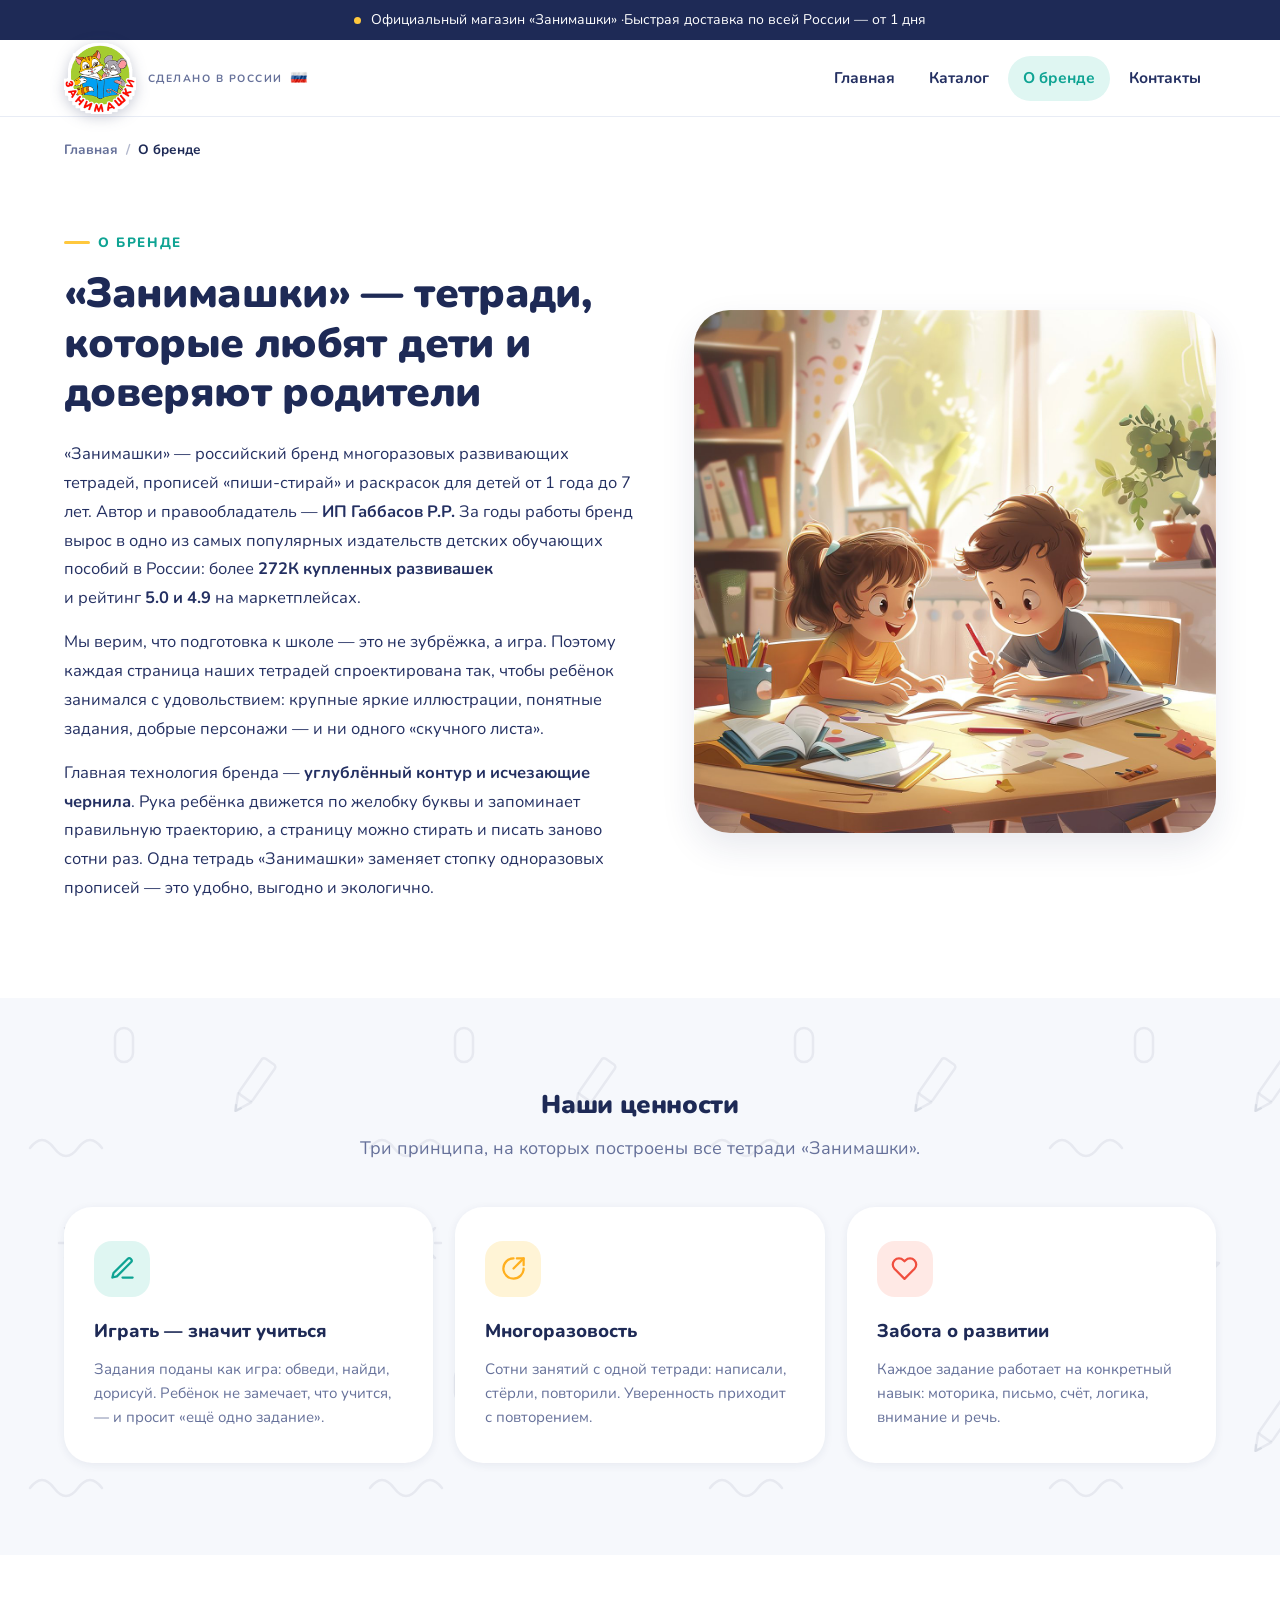
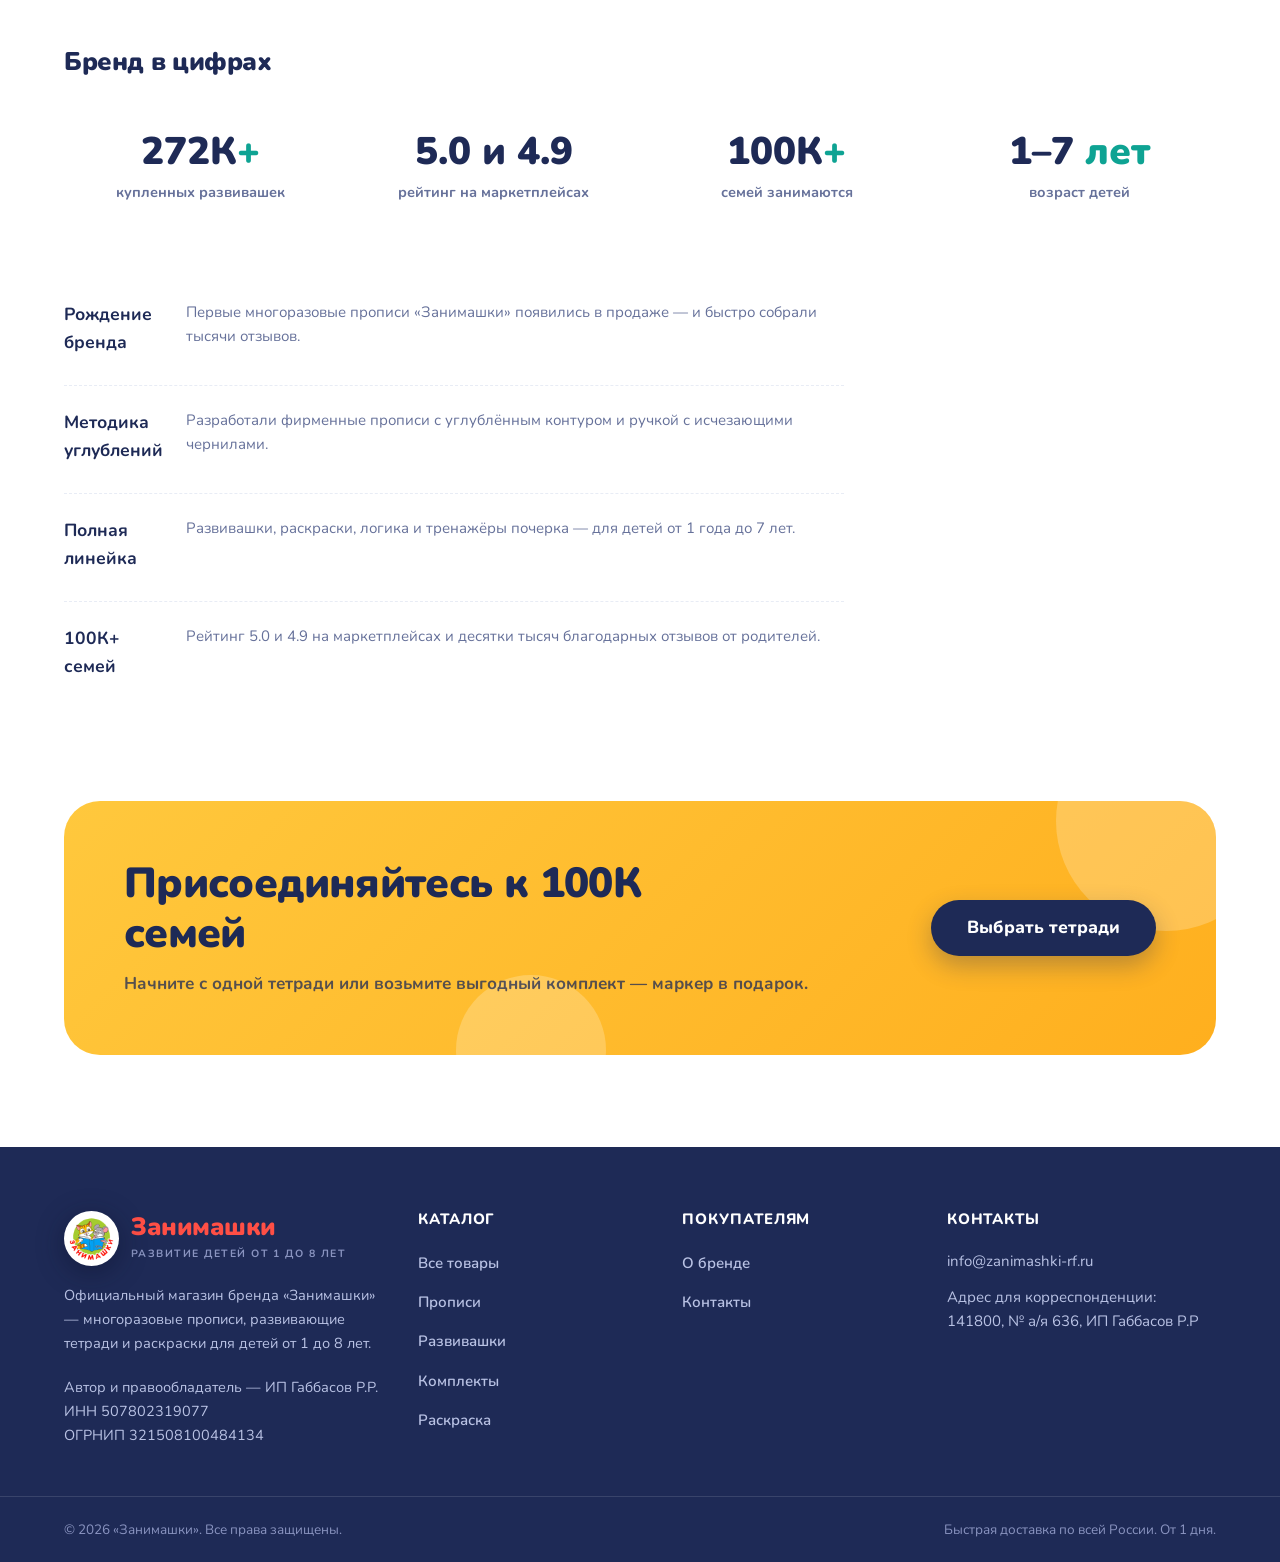
==== commit 831d167e: "Правки по пометкам: возраст бренда 1–8 лет (герой, чипы, бегущая строка, подвал, каталог); «дошкольн" ====
--- a/about.html
+++ b/about.html
@@ -16,7 +16,7 @@
   <link rel="preconnect" href="https://fonts.googleapis.com">
   <link rel="preconnect" href="https://fonts.gstatic.com" crossorigin>
   <link href="https://fonts.googleapis.com/css2?family=Nunito:wght@400;600;700;800;900&display=swap" rel="stylesheet">
-  <link rel="stylesheet" href="css/style.css?v=18">
+  <link rel="stylesheet" href="css/style.css?v=19">
 </head>
 <body data-page="about">
   <div id="app-header"></div>
@@ -108,8 +108,8 @@
 
   <div id="app-footer"></div>
 
-  <script src="js/products.js?v=2"></script>
-  <script src="js/covers.js?v=2"></script>
-  <script src="js/main.js?v=3"></script>
+  <script src="js/products.js?v=3"></script>
+  <script src="js/covers.js?v=3"></script>
+  <script src="js/main.js?v=4"></script>
 </body>
 </html>
--- a/css/style.css
+++ b/css/style.css
@@ -79,10 +79,7 @@
 
 /* Жёлтое слово в заголовке — градиент кнопки «Смотреть каталог», без плашки */
 .hl-text {
-  background: linear-gradient(135deg, var(--yellow), var(--yellow-2));
-  -webkit-background-clip: text;
-  background-clip: text;
-  color: transparent;
+  color: #FF1000;
 }
 
 .eyebrow {
